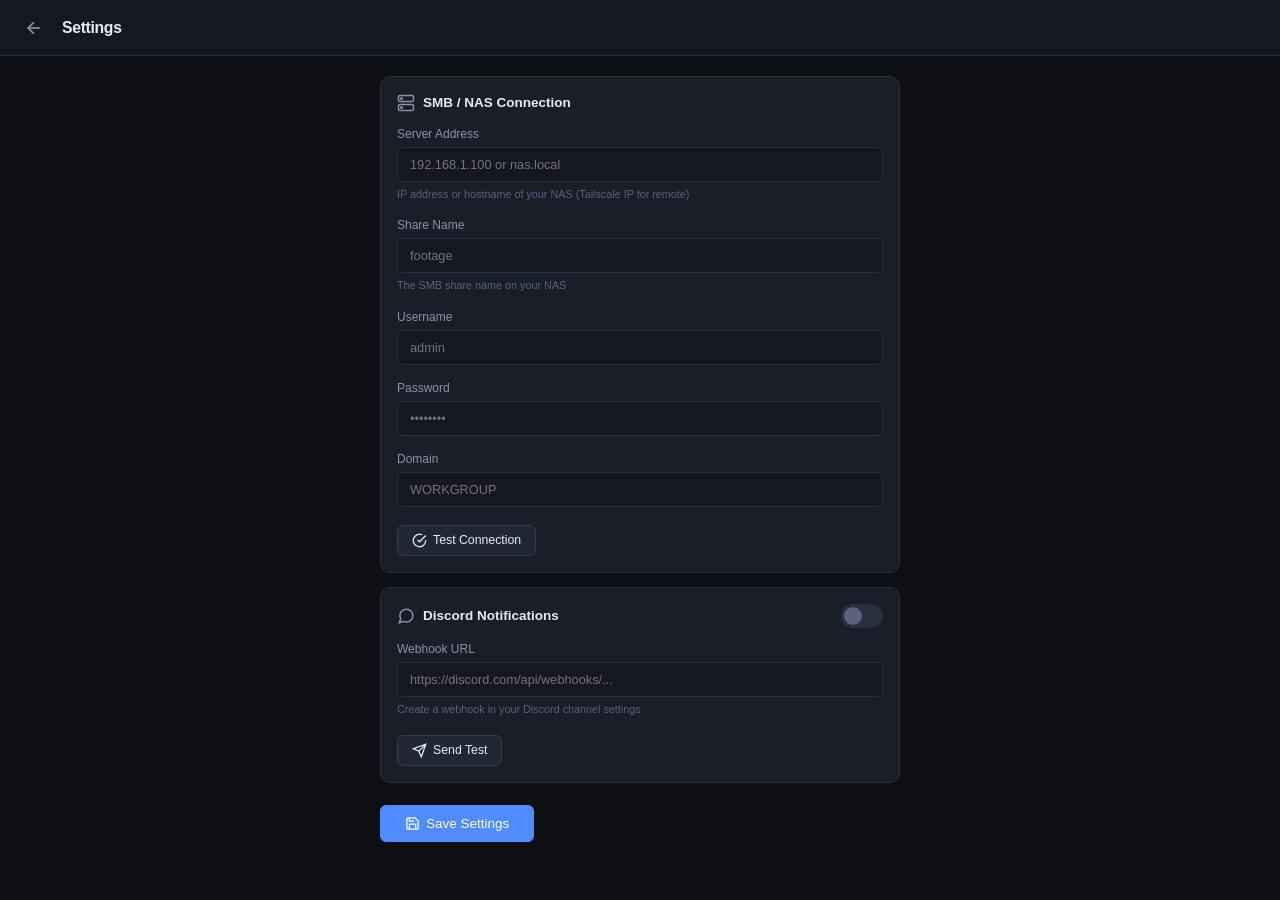
==== templates/settings.html @ 71b2ab1c "initial commit" ====
<!DOCTYPE html>
<html lang="en">
<head>
    <meta charset="UTF-8">
    <meta name="viewport" content="width=device-width, initial-scale=1.0, user-scalable=no">
    <title>Settings - Footage Offloader</title>
    <link rel="stylesheet" href="/static/css/style.css">
</head>
<body>
    <!-- Top Bar -->
    <header class="topbar">
        <div class="topbar-left">
            <a href="/" class="btn-icon" title="Back">
                <svg viewBox="0 0 24 24" fill="none" stroke="currentColor" stroke-width="2"><line x1="19" y1="12" x2="5" y2="12"/><polyline points="12 19 5 12 12 5"/></svg>
            </a>
            <h1>Settings</h1>
        </div>
    </header>

    <main class="container settings-container">
        <!-- SMB Configuration -->
        <section class="card">
            <div class="card-header">
                <div class="card-title">
                    <svg viewBox="0 0 24 24" fill="none" stroke="currentColor" stroke-width="2"><rect x="2" y="2" width="20" height="8" rx="2"/><rect x="2" y="14" width="20" height="8" rx="2"/><circle cx="6" cy="6" r="1"/><circle cx="6" cy="18" r="1"/></svg>
                    <span>SMB / NAS Connection</span>
                </div>
            </div>
            <div class="settings-form">
                <div class="form-group">
                    <label>Server Address</label>
                    <input type="text" id="smb_host" class="text-input" placeholder="192.168.1.100 or nas.local">
                    <span class="form-hint">IP address or hostname of your NAS (Tailscale IP for remote)</span>
                </div>
                <div class="form-group">
                    <label>Share Name</label>
                    <input type="text" id="smb_share" class="text-input" placeholder="footage">
                    <span class="form-hint">The SMB share name on your NAS</span>
                </div>
                <div class="form-group">
                    <label>Username</label>
                    <input type="text" id="smb_username" class="text-input" placeholder="admin" autocomplete="username">
                </div>
                <div class="form-group">
                    <label>Password</label>
                    <input type="password" id="smb_password" class="text-input" placeholder="••••••••" autocomplete="current-password">
                </div>
                <div class="form-group">
                    <label>Domain</label>
                    <input type="text" id="smb_domain" class="text-input" placeholder="WORKGROUP">
                </div>
                <div class="form-actions">
                    <button class="btn" onclick="testSMB()">
                        <svg viewBox="0 0 24 24" fill="none" stroke="currentColor" stroke-width="2"><path d="M22 11.08V12a10 10 0 11-5.93-9.14"/><polyline points="22 4 12 14.01 9 11.01"/></svg>
                        Test Connection
                    </button>
                    <span id="smb-test-result" class="test-result"></span>
                </div>
            </div>
        </section>

        <!-- Discord Integration -->
        <section class="card">
            <div class="card-header">
                <div class="card-title">
                    <svg viewBox="0 0 24 24" fill="none" stroke="currentColor" stroke-width="2"><path d="M21 11.5a8.38 8.38 0 01-.9 3.8 8.5 8.5 0 01-7.6 4.7 8.38 8.38 0 01-3.8-.9L3 21l1.9-5.7a8.38 8.38 0 01-.9-3.8 8.5 8.5 0 014.7-7.6 8.38 8.38 0 013.8-.9h.5a8.48 8.48 0 018 8v.5z"/></svg>
                    <span>Discord Notifications</span>
                </div>
                <label class="toggle">
                    <input type="checkbox" id="discord_enabled">
                    <span class="toggle-slider"></span>
                </label>
            </div>
            <div class="settings-form">
                <div class="form-group">
                    <label>Webhook URL</label>
                    <input type="text" id="discord_webhook_url" class="text-input" placeholder="https://discord.com/api/webhooks/...">
                    <span class="form-hint">Create a webhook in your Discord channel settings</span>
                </div>
                <div class="form-actions">
                    <button class="btn" onclick="testDiscord()">
                        <svg viewBox="0 0 24 24" fill="none" stroke="currentColor" stroke-width="2"><path d="M22 2L11 13M22 2l-7 20-4-9-9-4 20-7z"/></svg>
                        Send Test
                    </button>
                    <span id="discord-test-result" class="test-result"></span>
                </div>
            </div>
        </section>

        <!-- Save -->
        <div class="settings-save">
            <button class="btn btn-primary btn-lg" onclick="saveSettings()">
                <svg viewBox="0 0 24 24" fill="none" stroke="currentColor" stroke-width="2"><path d="M19 21H5a2 2 0 01-2-2V5a2 2 0 012-2h11l5 5v11a2 2 0 01-2 2z"/><polyline points="17 21 17 13 7 13 7 21"/><polyline points="7 3 7 8 15 8"/></svg>
                Save Settings
            </button>
        </div>
    </main>

    <script>
        // Load current settings
        async function loadSettings() {
            try {
                const r = await fetch('/api/config');
                const cfg = await r.json();
                document.getElementById('smb_host').value = cfg.smb_host || '';
                document.getElementById('smb_share').value = cfg.smb_share || '';
                document.getElementById('smb_username').value = cfg.smb_username || '';
                document.getElementById('smb_password').value = cfg.smb_password || '';
                document.getElementById('smb_domain').value = cfg.smb_domain || 'WORKGROUP';
                document.getElementById('discord_webhook_url').value = cfg.discord_webhook_url || '';
                document.getElementById('discord_enabled').checked = cfg.discord_enabled || false;
            } catch (e) {
                console.error('Failed to load config:', e);
            }
        }

        async function saveSettings() {
            const data = {
                smb_host: document.getElementById('smb_host').value,
                smb_share: document.getElementById('smb_share').value,
                smb_username: document.getElementById('smb_username').value,
                smb_password: document.getElementById('smb_password').value,
                smb_domain: document.getElementById('smb_domain').value,
                discord_webhook_url: document.getElementById('discord_webhook_url').value,
                discord_enabled: document.getElementById('discord_enabled').checked,
            };
            try {
                const r = await fetch('/api/config', {
                    method: 'POST',
                    headers: {'Content-Type': 'application/json'},
                    body: JSON.stringify(data),
                });
                const result = await r.json();
                if (result.status === 'ok') {
                    showToast('Settings saved');
                }
            } catch (e) {
                showToast('Failed to save', 'error');
            }
        }

        async function testSMB() {
            const el = document.getElementById('smb-test-result');
            el.textContent = 'Testing...';
            el.className = 'test-result';
            
            // Save first
            await saveSettings();
            
            try {
                const r = await fetch('/api/smb/test', {method: 'POST'});
                const result = await r.json();
                if (result.success) {
                    el.textContent = '✓ Connected';
                    el.className = 'test-result test-success';
                } else {
                    el.textContent = '✗ ' + (result.error || 'Failed');
                    el.className = 'test-result test-error';
                }
            } catch (e) {
                el.textContent = '✗ Network error';
                el.className = 'test-result test-error';
            }
        }

        async function testDiscord() {
            const el = document.getElementById('discord-test-result');
            el.textContent = 'Sending...';
            el.className = 'test-result';
            
            await saveSettings();
            
            try {
                const r = await fetch('/api/config');
                const cfg = await r.json();
                // Just use the save + a dedicated test endpoint would be better
                // For now we trigger test via the webhook
                const resp = await fetch('/api/config');
                el.textContent = '✓ Check Discord';
                el.className = 'test-result test-success';
            } catch (e) {
                el.textContent = '✗ Error';
                el.className = 'test-result test-error';
            }
        }

        function showToast(msg, type = 'success') {
            const toast = document.createElement('div');
            toast.className = 'toast toast-' + type;
            toast.textContent = msg;
            document.body.appendChild(toast);
            setTimeout(() => toast.classList.add('toast-show'), 10);
            setTimeout(() => {
                toast.classList.remove('toast-show');
                setTimeout(() => toast.remove(), 300);
            }, 2500);
        }

        loadSettings();
    </script>
</body>
</html>
---- static/css/style.css ----
/* ── Reset & Base ──────────────────────────────────────────────────────────── */
*, *::before, *::after { box-sizing: border-box; margin: 0; padding: 0; }

:root {
    --bg-primary: #0d0f12;
    --bg-secondary: #151820;
    --bg-card: #1a1e28;
    --bg-hover: #222736;
    --bg-active: #2a3040;
    --border: #2a2f3d;
    --border-light: #353b4d;

    --text-primary: #e8eaf0;
    --text-secondary: #8b92a8;
    --text-muted: #5a6178;

    --accent: #4f8cff;
    --accent-hover: #6ba0ff;
    --accent-dim: rgba(79, 140, 255, 0.12);
    --green: #34d399;
    --green-dim: rgba(52, 211, 153, 0.12);
    --red: #f87171;
    --red-dim: rgba(248, 113, 113, 0.12);
    --orange: #fbbf24;
    --orange-dim: rgba(251, 191, 36, 0.12);

    --radius: 10px;
    --radius-sm: 6px;
    --shadow: 0 2px 12px rgba(0,0,0,0.3);
    --transition: 150ms ease;
}

html { font-size: 15px; -webkit-text-size-adjust: 100%; }

body {
    font-family: -apple-system, BlinkMacSystemFont, 'Segoe UI', Roboto, sans-serif;
    background: var(--bg-primary);
    color: var(--text-primary);
    line-height: 1.5;
    min-height: 100dvh;
    overflow-x: hidden;
}

/* ── Top Bar ──────────────────────────────────────────────────────────────── */
.topbar {
    position: sticky;
    top: 0;
    z-index: 100;
    display: flex;
    align-items: center;
    justify-content: space-between;
    padding: 0 16px;
    height: 56px;
    background: var(--bg-secondary);
    border-bottom: 1px solid var(--border);
    backdrop-filter: blur(12px);
}
.topbar-left { display: flex; align-items: center; gap: 10px; }
.topbar-right { display: flex; align-items: center; gap: 10px; }
.topbar h1 { font-size: 1.05rem; font-weight: 600; letter-spacing: -0.02em; }
.icon-logo { width: 22px; height: 22px; color: var(--accent); }

.system-badge {
    font-size: 0.75rem;
    color: var(--text-muted);
    background: var(--bg-active);
    padding: 3px 8px;
    border-radius: 20px;
}

.btn-icon {
    display: flex; align-items: center; justify-content: center;
    width: 36px; height: 36px; border-radius: 8px;
    color: var(--text-secondary);
    transition: var(--transition);
    text-decoration: none;
}
.btn-icon:hover { background: var(--bg-hover); color: var(--text-primary); }
.btn-icon svg { width: 20px; height: 20px; }

/* ── Container ────────────────────────────────────────────────────────────── */
.container {
    max-width: 640px;
    margin: 0 auto;
    padding: 16px;
    display: flex;
    flex-direction: column;
    gap: 12px;
    padding-bottom: 100px;
}
.settings-container { max-width: 560px; }

/* ── Card ─────────────────────────────────────────────────────────────────── */
.card {
    background: var(--bg-card);
    border: 1px solid var(--border);
    border-radius: var(--radius);
    padding: 16px;
    transition: var(--transition);
}
.card-compact { padding: 12px 16px; }

.card-header {
    display: flex;
    align-items: center;
    justify-content: space-between;
    margin-bottom: 12px;
}
.card-title {
    display: flex;
    align-items: center;
    gap: 8px;
    font-weight: 600;
    font-size: 0.9rem;
    color: var(--text-primary);
}
.card-title svg { width: 18px; height: 18px; color: var(--text-secondary); }
.card-actions { display: flex; gap: 6px; }

/* ── Buttons ──────────────────────────────────────────────────────────────── */
.btn {
    display: inline-flex; align-items: center; gap: 6px;
    padding: 7px 14px;
    font-size: 0.82rem; font-weight: 500;
    border: 1px solid var(--border-light);
    border-radius: var(--radius-sm);
    background: var(--bg-hover);
    color: var(--text-primary);
    cursor: pointer;
    transition: var(--transition);
    white-space: nowrap;
}
.btn:hover { background: var(--bg-active); border-color: var(--text-muted); }
.btn svg { width: 15px; height: 15px; }
.btn-sm { padding: 5px 10px; font-size: 0.78rem; }
.btn-lg { padding: 10px 24px; font-size: 0.9rem; }
.btn-ghost { border-color: transparent; background: transparent; color: var(--text-secondary); }
.btn-ghost:hover { color: var(--text-primary); background: var(--bg-hover); }
.btn-primary { background: var(--accent); border-color: var(--accent); color: #fff; }
.btn-primary:hover { background: var(--accent-hover); border-color: var(--accent-hover); }
.btn-danger { background: var(--red-dim); border-color: var(--red); color: var(--red); }
.btn-danger:hover { background: var(--red); color: #fff; }

/* ── SSD Status ───────────────────────────────────────────────────────────── */
.ssd-status {
    display: flex; align-items: center; gap: 8px;
    font-size: 0.85rem; color: var(--text-secondary);
}
.status-dot {
    width: 8px; height: 8px; border-radius: 50%;
    flex-shrink: 0;
}
.status-connected { background: var(--green); box-shadow: 0 0 6px var(--green); }
.status-disconnected { background: var(--text-muted); }

.usage-bar-container {
    display: flex; align-items: center; gap: 10px;
    margin-top: 10px;
}
.usage-bar {
    flex: 1; height: 6px;
    background: var(--bg-hover);
    border-radius: 3px; overflow: hidden;
}
.usage-bar-fill {
    height: 100%; border-radius: 3px;
    background: var(--accent);
    transition: width 0.5s ease;
}
.usage-text { font-size: 0.75rem; color: var(--text-muted); white-space: nowrap; }

/* ── Destination Selector ─────────────────────────────────────────────────── */
.dest-selector { display: flex; flex-direction: column; gap: 8px; }
.new-folder-row { display: flex; gap: 8px; }

.select-input, .text-input {
    width: 100%;
    padding: 9px 12px;
    font-size: 0.85rem;
    background: var(--bg-secondary);
    border: 1px solid var(--border);
    border-radius: var(--radius-sm);
    color: var(--text-primary);
    outline: none;
    transition: var(--transition);
}
.select-input:focus, .text-input:focus {
    border-color: var(--accent);
    box-shadow: 0 0 0 2px var(--accent-dim);
}
.select-input { cursor: pointer; appearance: none; -webkit-appearance: none;
    background-image: url("data:image/svg+xml,%3Csvg xmlns='http://www.w3.org/2000/svg' width='12' height='12' fill='%238b92a8' viewBox='0 0 16 16'%3E%3Cpath d='M8 11L3 6h10z'/%3E%3C/svg%3E");
    background-repeat: no-repeat;
    background-position: right 12px center;
    padding-right: 32px;
}
select option { background: var(--bg-card); color: var(--text-primary); }

/* ── Speed Test ───────────────────────────────────────────────────────────── */
.speedtest-result {
    display: flex; align-items: baseline; gap: 6px;
    padding-top: 4px;
}
.speed-value { font-size: 1.8rem; font-weight: 700; color: var(--accent); line-height: 1; }
.speed-unit { font-size: 0.85rem; color: var(--text-muted); }

/* ── Breadcrumb ───────────────────────────────────────────────────────────── */
.breadcrumb {
    display: flex; align-items: center; gap: 4px;
    padding: 6px 0;
    font-size: 0.82rem;
    color: var(--text-muted);
    overflow-x: auto;
    flex-wrap: nowrap;
}
.crumb {
    display: flex; align-items: center; gap: 3px;
    cursor: pointer; padding: 2px 6px;
    border-radius: 4px;
    transition: var(--transition);
    flex-shrink: 0;
}
.crumb:hover { background: var(--bg-hover); color: var(--text-primary); }
.crumb-active { color: var(--text-primary); font-weight: 500; }
.crumb-sep { color: var(--text-muted); flex-shrink: 0; }
.icon-sm { width: 14px; height: 14px; }

/* ── File List ────────────────────────────────────────────────────────────── */
.file-list {
    display: flex;
    flex-direction: column;
    gap: 2px;
    max-height: 55vh;
    overflow-y: auto;
    -webkit-overflow-scrolling: touch;
}
.file-list::-webkit-scrollbar { width: 4px; }
.file-list::-webkit-scrollbar-track { background: transparent; }
.file-list::-webkit-scrollbar-thumb { background: var(--border); border-radius: 2px; }

.file-item {
    display: flex; align-items: center; gap: 10px;
    padding: 10px 12px;
    border-radius: var(--radius-sm);
    cursor: pointer;
    transition: var(--transition);
    user-select: none;
    -webkit-user-select: none;
}
.file-item:hover { background: var(--bg-hover); }
.file-item.selected { background: var(--accent-dim); }

.file-icon { flex-shrink: 0; width: 18px; height: 18px; }
.file-icon-dir { color: var(--orange); }
.file-icon-vid { color: var(--accent); }
.file-icon-img { color: var(--green); }
.file-icon-audio { color: #c084fc; }
.file-icon-file { color: var(--text-muted); }

.file-info { flex: 1; min-width: 0; }
.file-name {
    font-size: 0.85rem; font-weight: 500;
    white-space: nowrap; overflow: hidden; text-overflow: ellipsis;
}
.file-meta {
    font-size: 0.72rem; color: var(--text-muted);
    display: flex; gap: 8px;
}

.file-check {
    flex-shrink: 0;
    width: 20px; height: 20px;
    border: 2px solid var(--border-light);
    border-radius: 4px;
    display: flex; align-items: center; justify-content: center;
    transition: var(--transition);
}
.file-item.selected .file-check {
    background: var(--accent);
    border-color: var(--accent);
}
.file-item.selected .file-check::after {
    content: '';
    display: block;
    width: 6px; height: 10px;
    border: solid #fff;
    border-width: 0 2px 2px 0;
    transform: rotate(45deg) translateY(-1px);
}

.empty-state {
    display: flex; flex-direction: column;
    align-items: center; justify-content: center;
    padding: 40px 20px;
    color: var(--text-muted);
    text-align: center;
}
.empty-state svg { width: 48px; height: 48px; margin-bottom: 12px; opacity: 0.3; }

/* ── Action Bar ───────────────────────────────────────────────────────────── */
.action-bar {
    position: fixed;
    bottom: 0; left: 0; right: 0;
    display: flex; align-items: center; justify-content: space-between;
    padding: 12px 16px;
    background: var(--bg-secondary);
    border-top: 1px solid var(--border);
    z-index: 90;
    backdrop-filter: blur(12px);
}
.action-info {
    display: flex; align-items: center; gap: 6px;
    font-size: 0.82rem; color: var(--text-secondary);
}
.action-sep { color: var(--text-muted); }

/* ── Progress Overlay ─────────────────────────────────────────────────────── */
.progress-overlay {
    position: fixed;
    inset: 0;
    background: rgba(0,0,0,0.7);
    backdrop-filter: blur(4px);
    display: flex; align-items: center; justify-content: center;
    z-index: 200;
    padding: 20px;
}
.progress-card {
    background: var(--bg-card);
    border: 1px solid var(--border);
    border-radius: var(--radius);
    padding: 24px;
    width: 100%;
    max-width: 420px;
    box-shadow: var(--shadow);
}
.progress-header {
    display: flex; align-items: center; gap: 10px;
    font-size: 1.05rem; font-weight: 600;
    margin-bottom: 20px;
}
.progress-header svg { width: 22px; height: 22px; color: var(--accent); }
.complete-header svg { color: var(--green); }

.progress-bar-container {
    display: flex; align-items: center; gap: 12px;
    margin-bottom: 16px;
}
.progress-bar {
    flex: 1; height: 8px;
    background: var(--bg-hover);
    border-radius: 4px; overflow: hidden;
}
.progress-bar-fill {
    height: 100%; border-radius: 4px;
    background: linear-gradient(90deg, var(--accent), var(--accent-hover));
    transition: width 0.3s ease;
    position: relative;
}
.progress-bar-fill::after {
    content: '';
    position: absolute; inset: 0;
    background: linear-gradient(90deg, transparent, rgba(255,255,255,0.1), transparent);
    animation: shimmer 2s infinite;
}
@keyframes shimmer { from { transform: translateX(-100%); } to { transform: translateX(100%); } }
.progress-pct { font-size: 0.85rem; font-weight: 600; color: var(--accent); min-width: 40px; text-align: right; }

.progress-details { display: flex; flex-direction: column; gap: 8px; }
.progress-row {
    display: flex; justify-content: space-between; align-items: center;
    font-size: 0.8rem;
}
.progress-label { color: var(--text-muted); }
.progress-val { color: var(--text-secondary); font-weight: 500; max-width: 60%; text-align: right; overflow: hidden; text-overflow: ellipsis; white-space: nowrap; }

.progress-actions {
    display: flex; justify-content: flex-end; gap: 8px;
    margin-top: 20px;
    padding-top: 16px;
    border-top: 1px solid var(--border);
}

/* ── Modal ─────────────────────────────────────────────────────────────────── */
.modal-overlay {
    position: fixed; inset: 0;
    background: rgba(0,0,0,0.6);
    backdrop-filter: blur(4px);
    display: flex; align-items: center; justify-content: center;
    z-index: 300;
    padding: 20px;
}
.modal {
    background: var(--bg-card);
    border: 1px solid var(--border);
    border-radius: var(--radius);
    padding: 24px;
    width: 100%; max-width: 380px;
    box-shadow: var(--shadow);
}
.modal-header { font-size: 1rem; font-weight: 600; margin-bottom: 10px; }
.modal-body { font-size: 0.85rem; color: var(--text-secondary); margin-bottom: 20px; line-height: 1.6; }
.modal-actions { display: flex; justify-content: flex-end; gap: 8px; }

/* ── Settings Form ────────────────────────────────────────────────────────── */
.settings-form { display: flex; flex-direction: column; gap: 14px; }
.form-group { display: flex; flex-direction: column; gap: 4px; }
.form-group label { font-size: 0.8rem; font-weight: 500; color: var(--text-secondary); }
.form-hint { font-size: 0.72rem; color: var(--text-muted); }
.form-actions { display: flex; align-items: center; gap: 12px; margin-top: 4px; }
.settings-save { padding-top: 8px; }

.test-result { font-size: 0.8rem; }
.test-success { color: var(--green); }
.test-error { color: var(--red); }

/* ── Toggle ───────────────────────────────────────────────────────────────── */
.toggle { position: relative; display: inline-block; width: 42px; height: 24px; }
.toggle input { opacity: 0; width: 0; height: 0; }
.toggle-slider {
    position: absolute; inset: 0;
    background: var(--bg-active);
    border-radius: 12px;
    cursor: pointer;
    transition: var(--transition);
}
.toggle-slider::before {
    content: '';
    position: absolute;
    height: 18px; width: 18px;
    left: 3px; bottom: 3px;
    background: var(--text-muted);
    border-radius: 50%;
    transition: var(--transition);
}
.toggle input:checked + .toggle-slider { background: var(--accent-dim); }
.toggle input:checked + .toggle-slider::before {
    transform: translateX(18px);
    background: var(--accent);
}

/* ── Toast ─────────────────────────────────────────────────────────────────── */
.toast {
    position: fixed; bottom: 80px; left: 50%;
    transform: translateX(-50%) translateY(20px);
    padding: 10px 20px;
    background: var(--bg-card);
    border: 1px solid var(--border);
    border-radius: var(--radius-sm);
    font-size: 0.82rem;
    color: var(--text-primary);
    box-shadow: var(--shadow);
    opacity: 0;
    transition: all 0.3s ease;
    z-index: 400;
}
.toast-show { opacity: 1; transform: translateX(-50%) translateY(0); }
.toast-error { border-color: var(--red); color: var(--red); }

/* ── Spinner ──────────────────────────────────────────────────────────────── */
.spinner {
    display: inline-block;
    width: 16px; height: 16px;
    border: 2px solid var(--border-light);
    border-top-color: var(--accent);
    border-radius: 50%;
    animation: spin 0.6s linear infinite;
}
@keyframes spin { to { transform: rotate(360deg); } }

/* ── Responsive ───────────────────────────────────────────────────────────── */
@media (max-width: 480px) {
    html { font-size: 14px; }
    .container { padding: 10px; gap: 10px; }
    .card { padding: 12px; }
    .topbar { padding: 0 12px; }
    .file-item { padding: 9px 8px; }
    .action-bar { padding: 10px 12px; }
    .action-info { font-size: 0.78rem; }
}

@media (min-width: 768px) {
    .container { padding: 20px; gap: 14px; }
    .file-list { max-height: 60vh; }
}
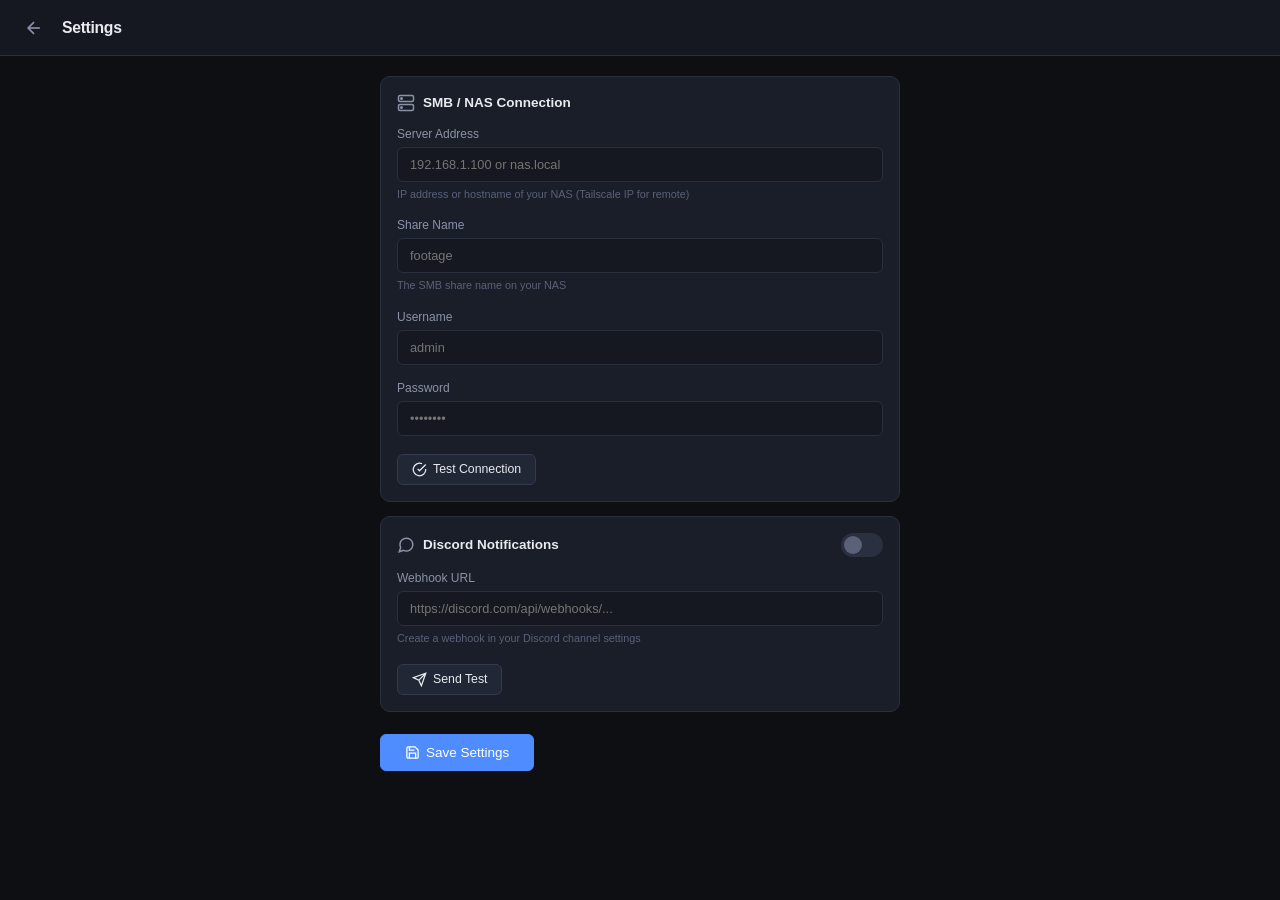
==== commit f48e7591: "v2 javított beragadó task complete javított discord webhook javított beállítás ikon" ====
--- a/templates/settings.html
+++ b/templates/settings.html
@@ -44,10 +44,6 @@
                 <div class="form-group">
                     <label>Password</label>
                     <input type="password" id="smb_password" class="text-input" placeholder="••••••••" autocomplete="current-password">
-                </div>
-                <div class="form-group">
-                    <label>Domain</label>
-                    <input type="text" id="smb_domain" class="text-input" placeholder="WORKGROUP">
                 </div>
                 <div class="form-actions">
                     <button class="btn" onclick="testSMB()">
@@ -106,7 +102,6 @@
                 document.getElementById('smb_share').value = cfg.smb_share || '';
                 document.getElementById('smb_username').value = cfg.smb_username || '';
                 document.getElementById('smb_password').value = cfg.smb_password || '';
-                document.getElementById('smb_domain').value = cfg.smb_domain || 'WORKGROUP';
                 document.getElementById('discord_webhook_url').value = cfg.discord_webhook_url || '';
                 document.getElementById('discord_enabled').checked = cfg.discord_enabled || false;
             } catch (e) {
@@ -120,7 +115,6 @@
                 smb_share: document.getElementById('smb_share').value,
                 smb_username: document.getElementById('smb_username').value,
                 smb_password: document.getElementById('smb_password').value,
-                smb_domain: document.getElementById('smb_domain').value,
                 discord_webhook_url: document.getElementById('discord_webhook_url').value,
                 discord_enabled: document.getElementById('discord_enabled').checked,
             };
@@ -171,15 +165,17 @@
             await saveSettings();
             
             try {
-                const r = await fetch('/api/config');
-                const cfg = await r.json();
-                // Just use the save + a dedicated test endpoint would be better
-                // For now we trigger test via the webhook
-                const resp = await fetch('/api/config');
-                el.textContent = '✓ Check Discord';
-                el.className = 'test-result test-success';
+                const r = await fetch('/api/discord/test', { method: 'POST' });
+                const result = await r.json();
+                if (result.success) {
+                    el.textContent = '✓ Notification sent!';
+                    el.className = 'test-result test-success';
+                } else {
+                    el.textContent = '✗ ' + (result.error || 'Failed');
+                    el.className = 'test-result test-error';
+                }
             } catch (e) {
-                el.textContent = '✗ Error';
+                el.textContent = '✗ Network error';
                 el.className = 'test-result test-error';
             }
         }
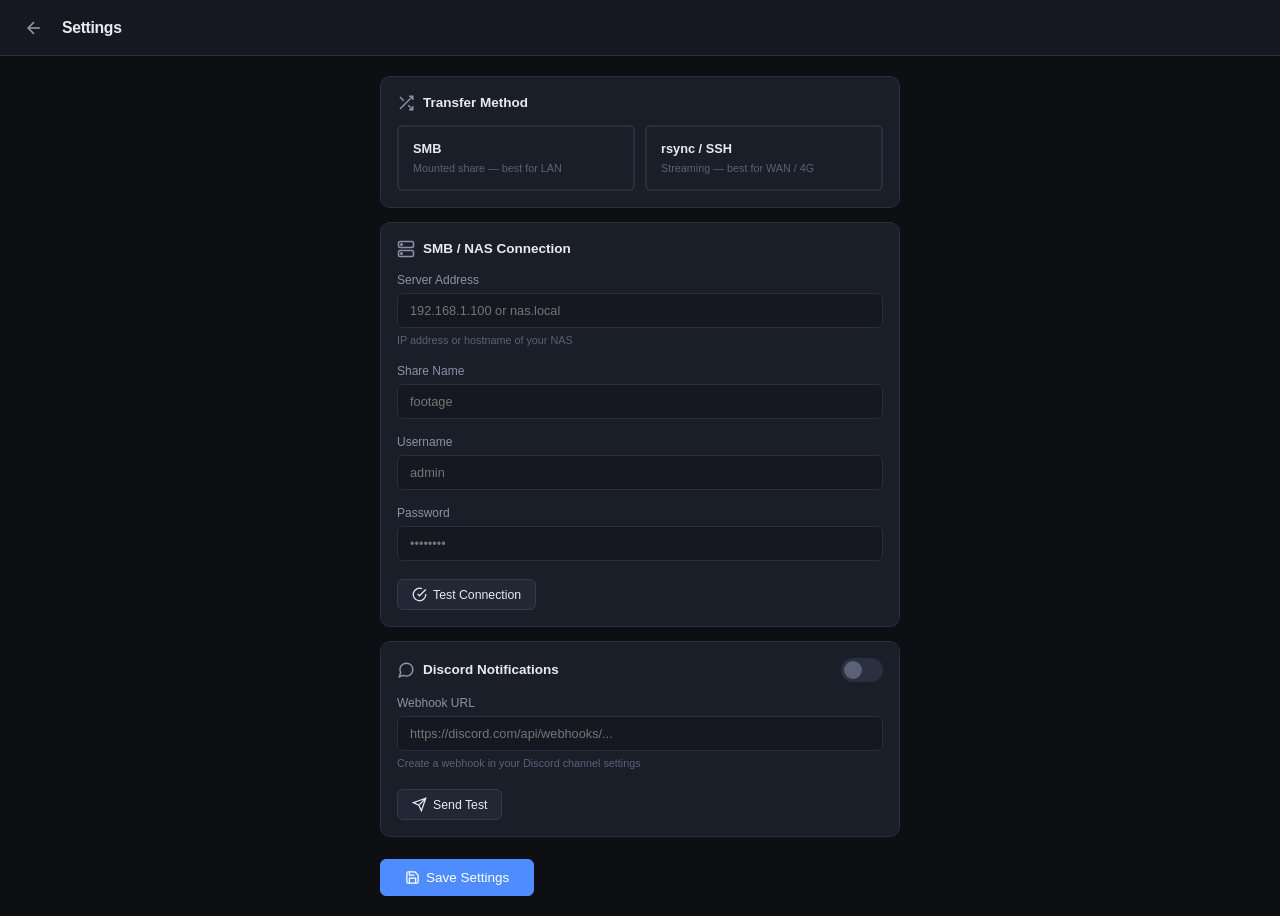
==== commit b7460262: "v6 ssh rclone cucc" ====
--- a/templates/settings.html
+++ b/templates/settings.html
@@ -18,8 +18,36 @@
     </header>
 
     <main class="container settings-container">
+        <!-- Transfer Mode -->
+        <section class="card">
+            <div class="card-header">
+                <div class="card-title">
+                    <svg viewBox="0 0 24 24" fill="none" stroke="currentColor" stroke-width="2"><polyline points="16 3 21 3 21 8"/><line x1="4" y1="20" x2="21" y2="3"/><polyline points="21 16 21 21 16 21"/><line x1="15" y1="15" x2="21" y2="21"/><line x1="4" y1="4" x2="9" y2="9"/></svg>
+                    <span>Transfer Method</span>
+                </div>
+            </div>
+            <div class="settings-form">
+                <div class="mode-selector">
+                    <label class="mode-option" id="mode-smb-label">
+                        <input type="radio" name="transfer_mode" value="smb" id="mode_smb" onchange="toggleMode()">
+                        <div class="mode-card">
+                            <strong>SMB</strong>
+                            <span>Mounted share — best for LAN</span>
+                        </div>
+                    </label>
+                    <label class="mode-option" id="mode-rsync-label">
+                        <input type="radio" name="transfer_mode" value="rsync" id="mode_rsync" onchange="toggleMode()">
+                        <div class="mode-card">
+                            <strong>rsync / SSH</strong>
+                            <span>Streaming — best for WAN / 4G</span>
+                        </div>
+                    </label>
+                </div>
+            </div>
+        </section>
+
         <!-- SMB Configuration -->
-        <section class="card">
+        <section class="card" id="smb-section">
             <div class="card-header">
                 <div class="card-title">
                     <svg viewBox="0 0 24 24" fill="none" stroke="currentColor" stroke-width="2"><rect x="2" y="2" width="20" height="8" rx="2"/><rect x="2" y="14" width="20" height="8" rx="2"/><circle cx="6" cy="6" r="1"/><circle cx="6" cy="18" r="1"/></svg>
@@ -30,12 +58,11 @@
                 <div class="form-group">
                     <label>Server Address</label>
                     <input type="text" id="smb_host" class="text-input" placeholder="192.168.1.100 or nas.local">
-                    <span class="form-hint">IP address or hostname of your NAS (Tailscale IP for remote)</span>
+                    <span class="form-hint">IP address or hostname of your NAS</span>
                 </div>
                 <div class="form-group">
                     <label>Share Name</label>
                     <input type="text" id="smb_share" class="text-input" placeholder="footage">
-                    <span class="form-hint">The SMB share name on your NAS</span>
                 </div>
                 <div class="form-group">
                     <label>Username</label>
@@ -51,6 +78,56 @@
                         Test Connection
                     </button>
                     <span id="smb-test-result" class="test-result"></span>
+                </div>
+            </div>
+        </section>
+
+        <!-- SSH / rsync Configuration -->
+        <section class="card" id="ssh-section" style="display:none">
+            <div class="card-header">
+                <div class="card-title">
+                    <svg viewBox="0 0 24 24" fill="none" stroke="currentColor" stroke-width="2"><rect x="2" y="2" width="20" height="20" rx="2"/><path d="M7 8l4 4-4 4"/><line x1="13" y1="16" x2="17" y2="16"/></svg>
+                    <span>SSH / rsync Connection</span>
+                </div>
+            </div>
+            <div class="settings-form">
+                <div class="form-group">
+                    <label>SSH Host</label>
+                    <input type="text" id="ssh_host" class="text-input" placeholder="100.x.y.z (Tailscale IP)">
+                    <span class="form-hint">Tailscale IP or hostname of your NAS</span>
+                </div>
+                <div class="form-group">
+                    <label>SSH User</label>
+                    <input type="text" id="ssh_user" class="text-input" placeholder="admin">
+                </div>
+                <div class="form-group">
+                    <label>SSH Port</label>
+                    <input type="number" id="ssh_port" class="text-input" placeholder="22" value="22">
+                </div>
+                <div class="form-group">
+                    <label>Remote Path</label>
+                    <input type="text" id="ssh_remote_path" class="text-input" placeholder="/volume1/footage">
+                    <span class="form-hint">Absolute path on the NAS where project folders live</span>
+                </div>
+                <div class="form-group">
+                    <label>SSH Key Path</label>
+                    <input type="text" id="ssh_key_path" class="text-input" placeholder="/root/.ssh/id_rsa" value="/root/.ssh/id_rsa">
+                    <span class="form-hint">Leave default unless you know what you're doing</span>
+                </div>
+                <div class="form-actions" style="flex-wrap:wrap;gap:8px">
+                    <button class="btn" onclick="testSSH()">
+                        <svg viewBox="0 0 24 24" fill="none" stroke="currentColor" stroke-width="2"><path d="M22 11.08V12a10 10 0 11-5.93-9.14"/><polyline points="22 4 12 14.01 9 11.01"/></svg>
+                        Test SSH
+                    </button>
+                    <button class="btn btn-ghost" onclick="generateKey()">
+                        <svg viewBox="0 0 24 24" fill="none" stroke="currentColor" stroke-width="2"><path d="M21 2l-2 2m-7.61 7.61a5.5 5.5 0 11-7.778 7.778 5.5 5.5 0 017.777-7.777zm0 0L15.5 7.5m0 0l3 3L22 7l-3-3m-3.5 3.5L19 4"/></svg>
+                        Generate SSH Key
+                    </button>
+                    <span id="ssh-test-result" class="test-result"></span>
+                </div>
+                <div id="ssh-pubkey-box" class="pubkey-box" style="display:none">
+                    <label>Public Key (add to NAS authorized_keys):</label>
+                    <textarea id="ssh-pubkey" class="text-input" rows="3" readonly onclick="this.select()"></textarea>
                 </div>
             </div>
         </section>
@@ -93,7 +170,12 @@
     </main>
 
     <script>
-        // Load current settings
+        function toggleMode() {
+            const isRsync = document.getElementById('mode_rsync').checked;
+            document.getElementById('smb-section').style.display = isRsync ? 'none' : 'block';
+            document.getElementById('ssh-section').style.display = isRsync ? 'block' : 'none';
+        }
+
         async function loadSettings() {
             try {
                 const r = await fetch('/api/config');
@@ -102,8 +184,20 @@
                 document.getElementById('smb_share').value = cfg.smb_share || '';
                 document.getElementById('smb_username').value = cfg.smb_username || '';
                 document.getElementById('smb_password').value = cfg.smb_password || '';
+                document.getElementById('ssh_host').value = cfg.ssh_host || '';
+                document.getElementById('ssh_user').value = cfg.ssh_user || '';
+                document.getElementById('ssh_port').value = cfg.ssh_port || 22;
+                document.getElementById('ssh_remote_path').value = cfg.ssh_remote_path || '';
+                document.getElementById('ssh_key_path').value = cfg.ssh_key_path || '/root/.ssh/id_rsa';
                 document.getElementById('discord_webhook_url').value = cfg.discord_webhook_url || '';
                 document.getElementById('discord_enabled').checked = cfg.discord_enabled || false;
+
+                if (cfg.transfer_mode === 'rsync') {
+                    document.getElementById('mode_rsync').checked = true;
+                } else {
+                    document.getElementById('mode_smb').checked = true;
+                }
+                toggleMode();
             } catch (e) {
                 console.error('Failed to load config:', e);
             }
@@ -111,10 +205,16 @@
 
         async function saveSettings() {
             const data = {
+                transfer_mode: document.getElementById('mode_rsync').checked ? 'rsync' : 'smb',
                 smb_host: document.getElementById('smb_host').value,
                 smb_share: document.getElementById('smb_share').value,
                 smb_username: document.getElementById('smb_username').value,
                 smb_password: document.getElementById('smb_password').value,
+                ssh_host: document.getElementById('ssh_host').value,
+                ssh_user: document.getElementById('ssh_user').value,
+                ssh_port: parseInt(document.getElementById('ssh_port').value) || 22,
+                ssh_remote_path: document.getElementById('ssh_remote_path').value,
+                ssh_key_path: document.getElementById('ssh_key_path').value,
                 discord_webhook_url: document.getElementById('discord_webhook_url').value,
                 discord_enabled: document.getElementById('discord_enabled').checked,
             };
@@ -125,9 +225,7 @@
                     body: JSON.stringify(data),
                 });
                 const result = await r.json();
-                if (result.status === 'ok') {
-                    showToast('Settings saved');
-                }
+                if (result.status === 'ok') showToast('Settings saved');
             } catch (e) {
                 showToast('Failed to save', 'error');
             }
@@ -137,23 +235,48 @@
             const el = document.getElementById('smb-test-result');
             el.textContent = 'Testing...';
             el.className = 'test-result';
-            
-            // Save first
             await saveSettings();
-            
             try {
                 const r = await fetch('/api/smb/test', {method: 'POST'});
                 const result = await r.json();
-                if (result.success) {
-                    el.textContent = '✓ Connected';
-                    el.className = 'test-result test-success';
-                } else {
-                    el.textContent = '✗ ' + (result.error || 'Failed');
-                    el.className = 'test-result test-error';
-                }
+                el.textContent = result.success ? '✓ Connected' : '✗ ' + (result.error || 'Failed');
+                el.className = 'test-result ' + (result.success ? 'test-success' : 'test-error');
             } catch (e) {
                 el.textContent = '✗ Network error';
                 el.className = 'test-result test-error';
+            }
+        }
+
+        async function testSSH() {
+            const el = document.getElementById('ssh-test-result');
+            el.textContent = 'Connecting...';
+            el.className = 'test-result';
+            await saveSettings();
+            try {
+                const r = await fetch('/api/ssh/test', {method: 'POST'});
+                const result = await r.json();
+                el.textContent = result.success ? '✓ ' + result.message : '✗ ' + (result.error || 'Failed');
+                el.className = 'test-result ' + (result.success ? 'test-success' : 'test-error');
+            } catch (e) {
+                el.textContent = '✗ Network error';
+                el.className = 'test-result test-error';
+            }
+        }
+
+        async function generateKey() {
+            await saveSettings();
+            try {
+                const r = await fetch('/api/ssh/keygen', {method: 'POST'});
+                const result = await r.json();
+                if (result.public_key) {
+                    document.getElementById('ssh-pubkey-box').style.display = 'block';
+                    document.getElementById('ssh-pubkey').value = result.public_key;
+                    showToast(result.generated ? 'Key generated' : 'Key already exists');
+                } else {
+                    showToast(result.error || 'Key generation failed', 'error');
+                }
+            } catch (e) {
+                showToast('Failed', 'error');
             }
         }
 
@@ -161,19 +284,12 @@
             const el = document.getElementById('discord-test-result');
             el.textContent = 'Sending...';
             el.className = 'test-result';
-            
             await saveSettings();
-            
             try {
                 const r = await fetch('/api/discord/test', { method: 'POST' });
                 const result = await r.json();
-                if (result.success) {
-                    el.textContent = '✓ Notification sent!';
-                    el.className = 'test-result test-success';
-                } else {
-                    el.textContent = '✗ ' + (result.error || 'Failed');
-                    el.className = 'test-result test-error';
-                }
+                el.textContent = result.success ? '✓ Notification sent!' : '✗ ' + (result.error || 'Failed');
+                el.className = 'test-result ' + (result.success ? 'test-success' : 'test-error');
             } catch (e) {
                 el.textContent = '✗ Network error';
                 el.className = 'test-result test-error';
@@ -186,10 +302,7 @@
             toast.textContent = msg;
             document.body.appendChild(toast);
             setTimeout(() => toast.classList.add('toast-show'), 10);
-            setTimeout(() => {
-                toast.classList.remove('toast-show');
-                setTimeout(() => toast.remove(), 300);
-            }, 2500);
+            setTimeout(() => { toast.classList.remove('toast-show'); setTimeout(() => toast.remove(), 300); }, 2500);
         }
 
         loadSettings();
--- a/static/css/style.css
+++ b/static/css/style.css
@@ -196,6 +196,31 @@
 }
 select option { background: var(--bg-card); color: var(--text-primary); }
 
+/* ── Remote Path Display ──────────────────────────────────────────────────── */
+.remote-path {
+    font-size: 0.72rem;
+    color: var(--text-muted);
+    font-family: 'SF Mono', 'Fira Code', monospace;
+    padding: 2px 2px;
+    word-break: break-all;
+    min-height: 1em;
+}
+
+/* ── Copied Badge ─────────────────────────────────────────────────────────── */
+.copied-badge {
+    display: inline-flex;
+    align-items: center;
+    gap: 3px;
+    font-size: 0.68rem;
+    font-weight: 500;
+    color: var(--green);
+    background: var(--green-dim);
+    padding: 1px 6px;
+    border-radius: 3px;
+    white-space: nowrap;
+}
+.copied-badge svg { width: 10px; height: 10px; }
+
 /* ── Speed Test ───────────────────────────────────────────────────────────── */
 .speedtest-result {
     display: flex; align-items: baseline; gap: 6px;
@@ -412,6 +437,29 @@
 .test-result { font-size: 0.8rem; }
 .test-success { color: var(--green); }
 .test-error { color: var(--red); }
+
+/* ── Mode Selector ────────────────────────────────────────────────────────── */
+.mode-selector { display: flex; gap: 10px; }
+.mode-option { flex: 1; cursor: pointer; }
+.mode-option input { display: none; }
+.mode-card {
+    display: flex; flex-direction: column; gap: 2px;
+    padding: 12px 14px;
+    border: 2px solid var(--border);
+    border-radius: var(--radius-sm);
+    transition: var(--transition);
+}
+.mode-card strong { font-size: 0.85rem; }
+.mode-card span { font-size: 0.72rem; color: var(--text-muted); }
+.mode-option input:checked ~ .mode-card {
+    border-color: var(--accent);
+    background: var(--accent-dim);
+}
+
+/* ── Pubkey Box ───────────────────────────────────────────────────────────── */
+.pubkey-box { margin-top: 8px; }
+.pubkey-box label { font-size: 0.78rem; color: var(--text-secondary); display: block; margin-bottom: 4px; }
+.pubkey-box textarea { font-family: 'SF Mono', 'Fira Code', monospace; font-size: 0.72rem; resize: none; }
 
 /* ── Toggle ───────────────────────────────────────────────────────────────── */
 .toggle { position: relative; display: inline-block; width: 42px; height: 24px; }
